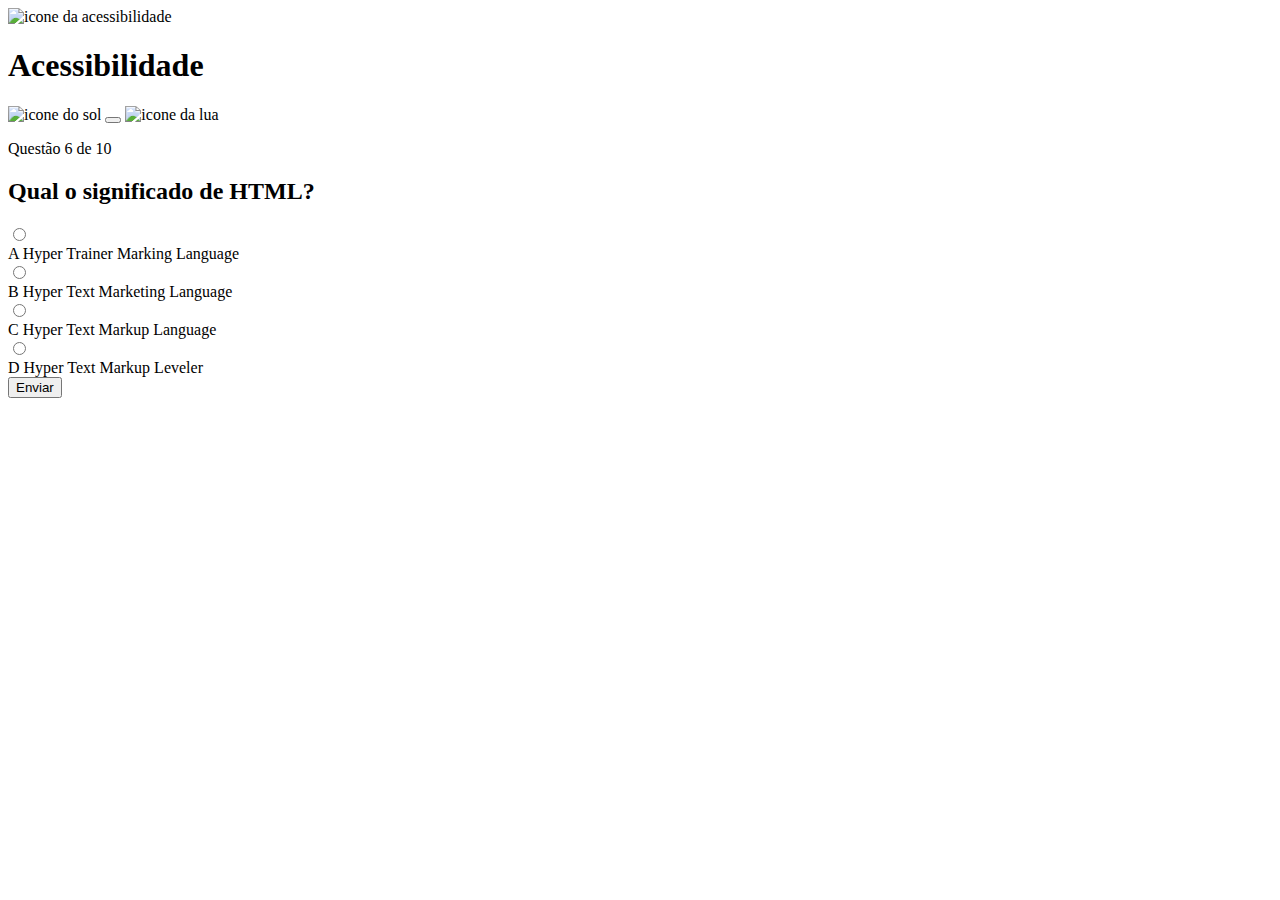
==== pages/quiz/quiz.html @ 7c0ee974 "parte final dos botões das alternativas finalizada e pagina finalizada" ====
<!DOCTYPE html>
<html lang="en">
<head>
    <meta charset="UTF-8">
    <meta name="viewport" content="width=device-width, initial-scale=1.0">
    <title>Quiz App</title>
</head>
<body>
    <header>
        <div class="assunto">
            <div class="assunto_icone">
                <img src="../../assets/images/icon-accessibility.svg" alt="icone da acessibilidade">
            </div>

            <h1>Acessibilidade</h1>
        </div>

        <div class="tema">
            <img src="../../assets/images/icon-sun-dark.svg" alt="icone do sol">

            <button>
                <div></div>
            </button>

            <img src="../../assets/images/icon-moon-dark.svg" alt="icone da lua">
        </div>
    </header>

    <main>
        <section class="pergunta">
            <p>Questão 6 de 10</p>

            <h2>Qual o significado de HTML?</h2>

            <div class="barra_progresso">

            </div>
        </section>

        <section class="alternativas">
            <form action="">
                <label for="alternativa_a">
                    <input type="radio" id="alternativa_a">

                    <div>
                        <span>A</span>
                        Hyper Trainer Marking Language
                    </div>
                </label>

                <label for="alternativa_b">
                    <input type="radio" id="alternativa_b">

                    <div>
                        <span>B</span>
                        Hyper Text Marketing Language
                    </div>
                </label>

                <label for="alternativa_c">
                    <input type="radio" id="alternativa_c">

                    <div>
                        <span>C</span>
                        Hyper Text Markup Language
                    </div>
                </label>

                <label for="alternativa_d">
                    <input type="radio" id="alternativa_d">

                    <div>
                        <span>D</span>
                        Hyper Text Markup Leveler
                    </div>
                </label>
            </form>

            <button>Enviar</button>
        </section>
    </main>
</body>
</html>
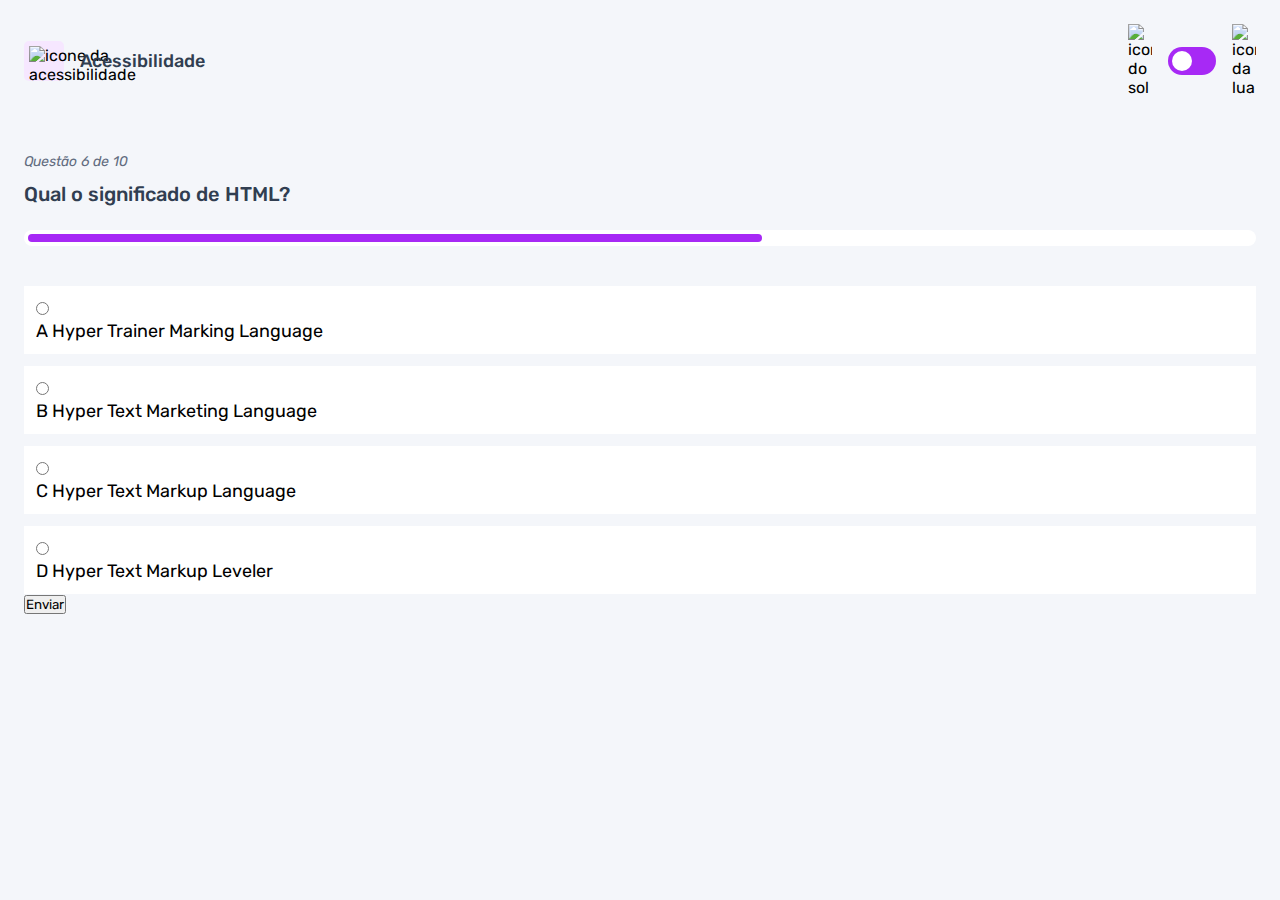
==== commit 5ec1dedc: "estilização da pagina do quiz na metade" ====
--- a/pages/quiz/quiz.html
+++ b/pages/quiz/quiz.html
@@ -3,6 +3,10 @@
 <head>
     <meta charset="UTF-8">
     <meta name="viewport" content="width=device-width, initial-scale=1.0">
+    <link rel="preconnect" href="https://fonts.googleapis.com">
+    <link rel="preconnect" href="https://fonts.gstatic.com" crossorigin>
+    <link href="https://fonts.googleapis.com/css2?family=Rubik:ital,wght@0,300..900;1,300..900&display=swap" rel="stylesheet">
+    <link rel="stylesheet" href="quiz.css">
     <title>Quiz App</title>
 </head>
 <body>
@@ -33,7 +37,7 @@
             <h2>Qual o significado de HTML?</h2>
 
             <div class="barra_progresso">
-
+                <div></div>
             </div>
         </section>
 
--- a/pages/quiz/quiz.css
+++ b/pages/quiz/quiz.css
@@ -0,0 +1,173 @@
+*{
+    margin: 0;
+    padding: 0;
+    box-sizing: border-box;
+    font-family: "Rubik", sans-serif;
+    -webkit-font-smoothing: antialiased;
+}
+
+:root{
+    --bg-color: #f4f6fa;
+    --purple: #a729f5;
+    --primary-text-color: #313e51;
+    --secondary-text-color: #626c7f;
+    --button-bg: #fff;
+    --shadow: 0px 16px 40px 0px rgba(143, 160, 193, 0.14);
+    --bg-html: #fff1e9;
+    --bg-css: #c0fdef;
+    --bg-javascript: #ebf0ff;
+    --bg-acessibilidade: #f6e7ff;
+    ---white: #fff;
+    --bg-mobile: url(../../assets/images/pattern-background-mobile-light.svg);
+    --bg-desktop: url(../../assets/images/pattern-background-desktop-light.svg);
+}
+
+body.escuro {
+    --bg-color: #313e51;
+    --bg-mobile: url(../../assets/images/pattern-background-mobile-dark.svg);
+    --bg-desktop: url(../../assets/images/pattern-background-desktop-dark.svg);
+    --primary-text-color: #fff;
+    --secondary-text-color: #abc1e1;
+    --button-bg: #3b4d66;
+    --shadow: 0px 16px 40px 0px rgba(49, 62, 81, 0.14);
+}
+
+body {
+    height: 100svh;
+    background: var(--bg-mobile) var(--bg-color);
+    background-repeat: no-repeat;
+    background-size: cover;
+}
+
+header {
+    display: flex;
+    justify-content: space-between;
+    padding: 16px 24px;
+}
+
+.assunto {
+    display: flex;
+    align-items: center;
+    gap: 16px;
+}
+
+.assunto_icone {
+    background: var(--bg-acessibilidade);
+    width: 40px;
+    height: 40px;
+    padding: 5px;
+    border-radius: 5px;
+}
+
+.assunto_icone img {
+    width: 100%;
+}
+
+.assunto h1 {
+    font-size: 18px;
+    font-weight: 500;
+    color: var(--primary-text-color);
+}
+
+.tema {
+    padding: 8px 0;
+    display: flex;
+    align-items: center;
+    gap: 8px;
+}
+
+.tema img {
+    width: 16px;
+}
+
+.tema button{
+    height: 20px;
+    width: 32px;
+    background: var(--purple);
+    border: 0;
+    border-radius: 999px;
+    padding: 4px;
+}
+
+.tema button div {
+    background: var(---white);
+    width: 12px;
+    height: 12px;
+    border-radius: 999px;
+}
+
+main {
+    padding: 32px 24px;
+}
+
+.pergunta {
+    margin-bottom: 40px;
+}
+
+.pergunta p {
+    font-style: italic;
+    font-size: 14px;
+    color: var(--secondary-text-color);
+    margin-bottom: 12px;
+}
+
+.pergunta h2 {
+    font-size: 20px;
+    font-weight: 500;
+    color: var(--primary-text-color);
+    line-height: 24px;
+    margin-bottom: 24px;
+}
+
+.barra_progresso {
+    background: var(--button-bg);
+    height: 16px;
+    padding: 4px;
+    border-radius: 999px;
+}
+
+.barra_progresso div {
+    height: 100%;
+    width: 60%;
+    background: var(--purple);
+    border-radius: 999px;
+}
+
+.alternativas form {
+    display: flex;
+    flex-direction: column;
+    gap: 12px;
+}
+
+.alternativas label {
+    display: block;
+    background: var(--button-bg);
+    padding: 12px;
+    font-size: 18px;
+}
+
+.alternativa input {
+    display: none;
+}
+
+
+
+@media(min-width: 1100px) {
+    .tema {
+        gap: 16px;
+    }
+
+    .tema img {
+        width: 24px;
+    }
+
+    .tema button {
+        width: 48px;
+        height: 28px;
+    }
+
+    .tema button div {
+        width: 20px;
+        height: 20px;
+    }
+}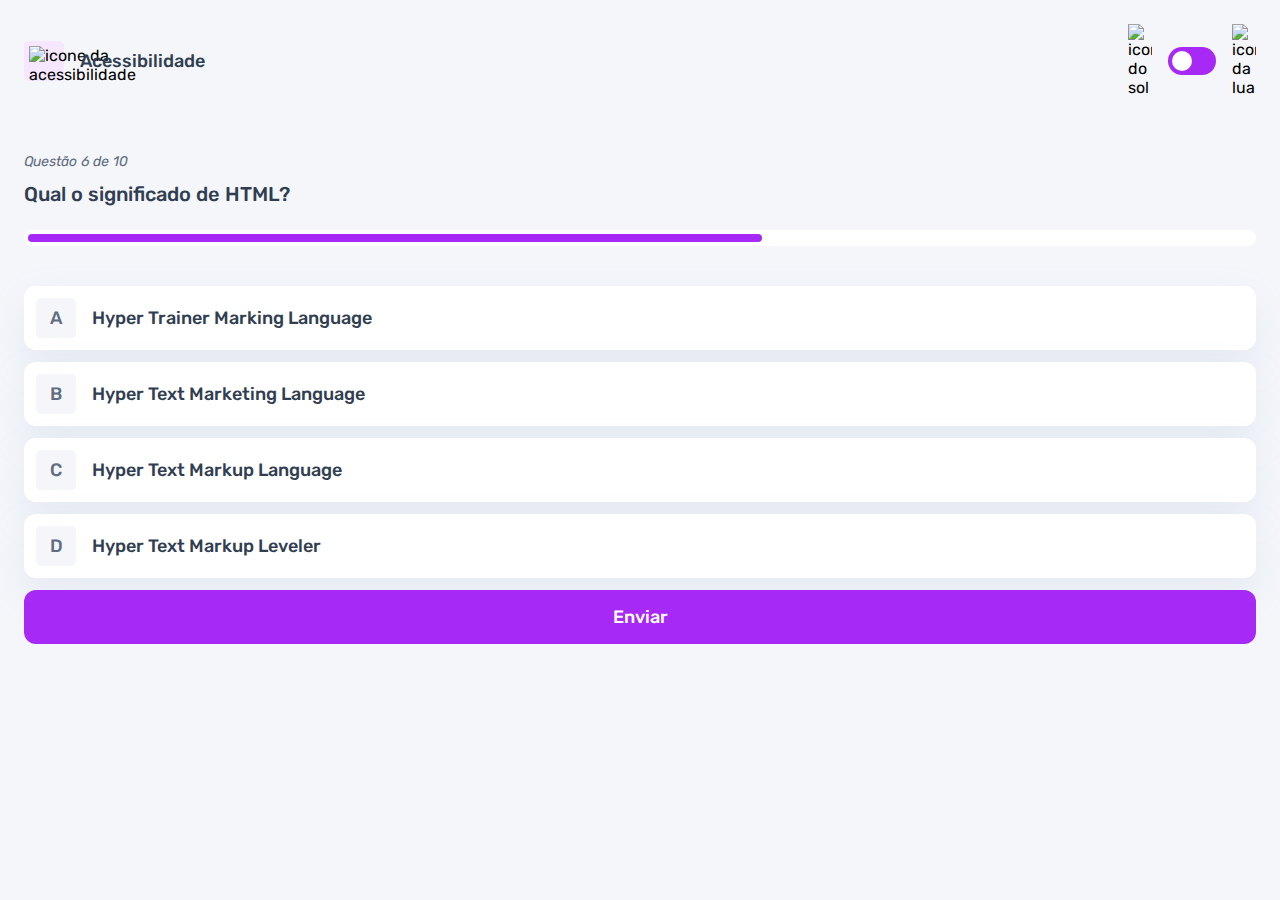
==== commit e94e7af4: "adicionado o efeito de seleção das alternativas" ====
--- a/pages/quiz/quiz.html
+++ b/pages/quiz/quiz.html
@@ -44,7 +44,7 @@
         <section class="alternativas">
             <form action="">
                 <label for="alternativa_a">
-                    <input type="radio" id="alternativa_a">
+                    <input type="radio" id="alternativa_a" name="alternativa">
 
                     <div>
                         <span>A</span>
@@ -53,7 +53,7 @@
                 </label>
 
                 <label for="alternativa_b">
-                    <input type="radio" id="alternativa_b">
+                    <input type="radio" id="alternativa_b" name="alternativa">
 
                     <div>
                         <span>B</span>
@@ -62,7 +62,7 @@
                 </label>
 
                 <label for="alternativa_c">
-                    <input type="radio" id="alternativa_c">
+                    <input type="radio" id="alternativa_c" name="alternativa">
 
                     <div>
                         <span>C</span>
@@ -71,7 +71,7 @@
                 </label>
 
                 <label for="alternativa_d">
-                    <input type="radio" id="alternativa_d">
+                    <input type="radio" id="alternativa_d" name="alternativa">
 
                     <div>
                         <span>D</span>
--- a/pages/quiz/quiz.css
+++ b/pages/quiz/quiz.css
@@ -18,6 +18,8 @@
     --bg-javascript: #ebf0ff;
     --bg-acessibilidade: #f6e7ff;
     ---white: #fff;
+    --green: #26d782;
+    --red: #ee5454;
     --bg-mobile: url(../../assets/images/pattern-background-mobile-light.svg);
     --bg-desktop: url(../../assets/images/pattern-background-desktop-light.svg);
 }
@@ -137,6 +139,7 @@
     display: flex;
     flex-direction: column;
     gap: 12px;
+    margin-bottom: 12px;
 }
 
 .alternativas label {
@@ -144,10 +147,55 @@
     background: var(--button-bg);
     padding: 12px;
     font-size: 18px;
-}
-
-.alternativa input {
+    font-weight: 500;
+    border-radius: 12px;
+    box-shadow: var(--shadow);
+    color: var(--primary-text-color);
+}
+
+.alternativas label:has(input:checked) {
+    outline: 2px solid var(--purple);
+
+    & span {
+        background: var(--purple);
+        color: var(---white);
+    }
+}
+
+.alternativas input {
     display: none;
+}
+
+.alternativas div {
+    display: flex;
+    align-items: center;
+    gap: 16px;
+}
+
+.alternativas div span {
+    display: block;
+    width: 40px;
+    height: 40px;
+    background: var(--bg-color);
+    border-radius: 5px;
+    color: var(--secondary-text-color);
+
+    display: flex;
+    align-items: center;
+    justify-content: center;
+    flex-shrink: 0;
+}
+
+.alternativas button {
+    padding: 16px;
+    border-radius: 12px;
+    border: none;
+    background: var(--purple);
+    color: var(---white);
+    width: 100%;
+
+    font-size: 18px;
+    font-weight: 500;
 }
 
 
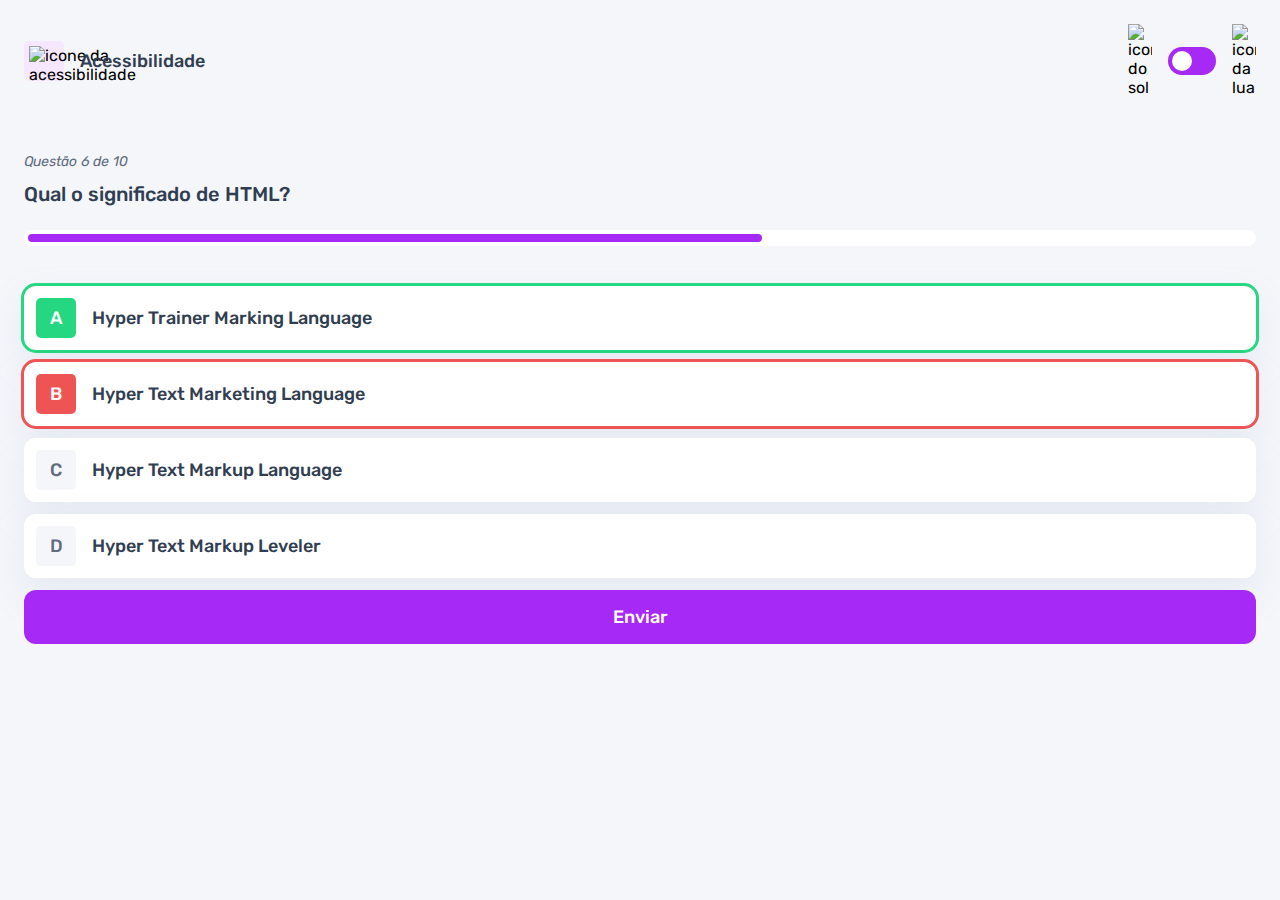
==== commit 1d8f900e: "adicionado o efeito para alternativas corretas e erradas" ====
--- a/pages/quiz/quiz.html
+++ b/pages/quiz/quiz.html
@@ -43,7 +43,7 @@
 
         <section class="alternativas">
             <form action="">
-                <label for="alternativa_a">
+                <label for="alternativa_a" id="correta">
                     <input type="radio" id="alternativa_a" name="alternativa">
 
                     <div>
@@ -52,7 +52,7 @@
                     </div>
                 </label>
 
-                <label for="alternativa_b">
+                <label for="alternativa_b" id="errada">
                     <input type="radio" id="alternativa_b" name="alternativa">
 
                     <div>
--- a/pages/quiz/quiz.css
+++ b/pages/quiz/quiz.css
@@ -162,6 +162,24 @@
     }
 }
 
+.alternativas label#correta {
+    outline: 3px solid var(--green);
+
+    & span {
+        background: var(--green);
+        color: var(---white);
+    }
+}
+
+.alternativas label#errada {
+    outline: 3px solid var(--red);
+
+    & span {
+        background: var(--red);
+        color: var(---white);
+    }
+}
+
 .alternativas input {
     display: none;
 }
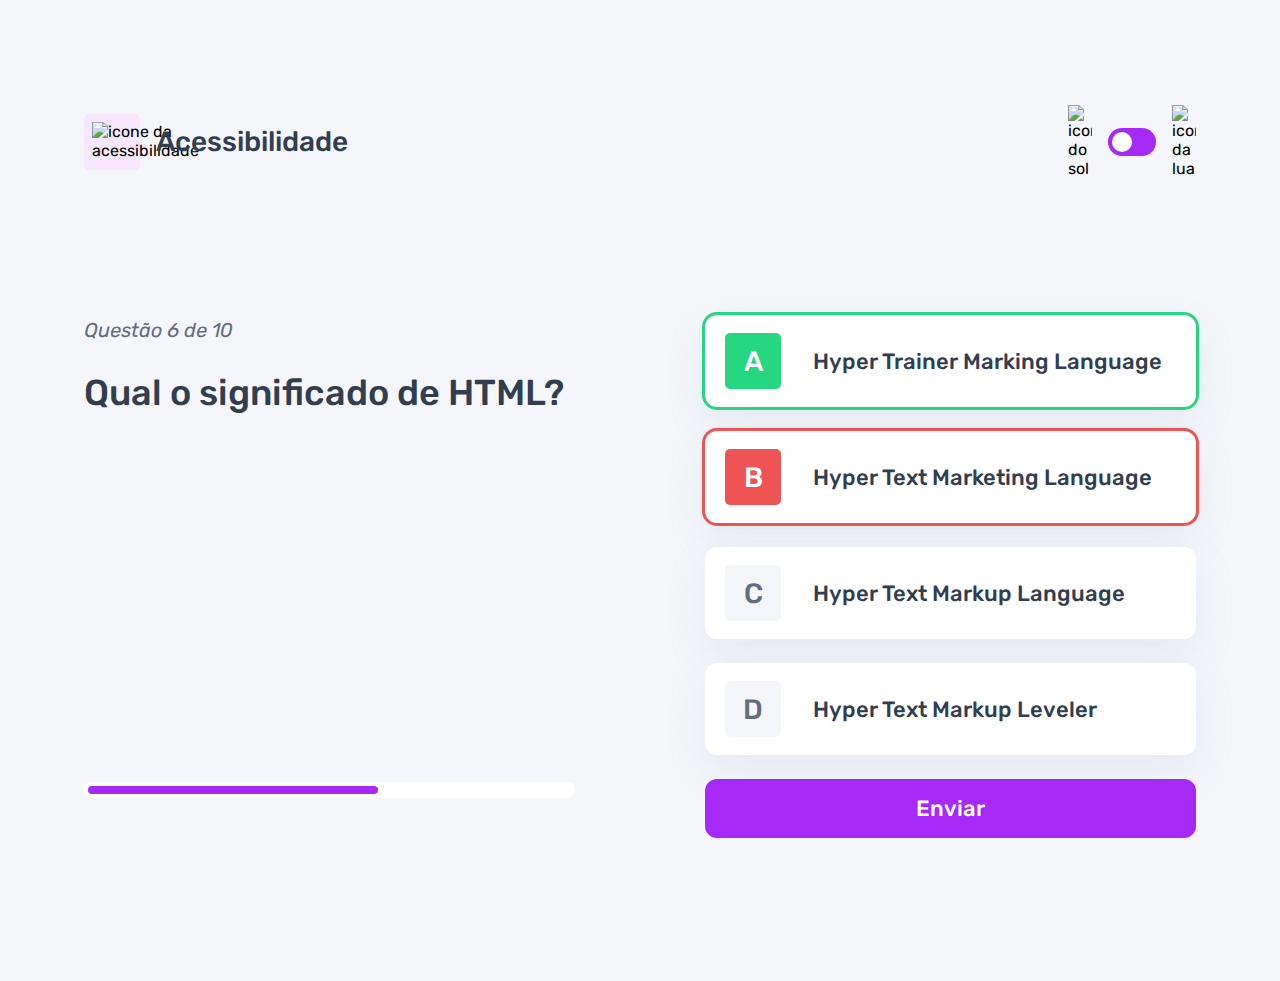
==== commit 035887ea: "adicionada a responsividade  para o desktop" ====
--- a/pages/quiz/quiz.html
+++ b/pages/quiz/quiz.html
@@ -32,9 +32,12 @@
 
     <main>
         <section class="pergunta">
-            <p>Questão 6 de 10</p>
+            <div>
+                <p>Questão 6 de 10</p>
 
-            <h2>Qual o significado de HTML?</h2>
+                <h2>Qual o significado de HTML?</h2>
+            </div>
+
 
             <div class="barra_progresso">
                 <div></div>
--- a/pages/quiz/quiz.css
+++ b/pages/quiz/quiz.css
@@ -219,6 +219,22 @@
 
 
 @media(min-width: 1100px) {
+    header {
+        margin-block: 81px;
+        max-width: 1160px;
+        margin-inline: auto;
+    }
+
+    .assunto_icone {
+        width: 56px;
+        height: 56px;
+        padding: 8px;
+    }
+
+    .assunto h1 {
+        font-size: 28px;
+    }
+
     .tema {
         gap: 16px;
     }
@@ -236,4 +252,57 @@
         width: 20px;
         height: 20px;
     }
+
+    main {
+        max-width: 1160px;
+        margin-inline: auto;
+
+        display: flex;
+        gap: 130px;
+    }
+
+    section {
+        width: 100%;
+    }
+
+    .pergunta {
+        display: flex;
+        flex-direction: column;
+        justify-content: space-between;
+    }
+
+    .pergunta p {
+        font-size: 20px;
+        line-height: 30px;
+        margin-bottom: 27px;
+    }
+
+    .pergunta h2 {
+        font-size: 36px;
+        line-height: 42px;
+    }
+
+    .alternativas form {
+        gap: 24px;
+        margin-bottom: 24px;
+    }
+
+    .alternativas label {
+        font-size: 22px;
+        padding: 18px 20px;
+    }
+
+    .alternativas div {
+        gap: 32px;
+    }
+
+    .alternativas div span {
+        width: 56px;
+        height: 56px;
+        font-size: 28px;
+    }
+
+    .alternativas button {
+        font-size: 22px;
+    }
 }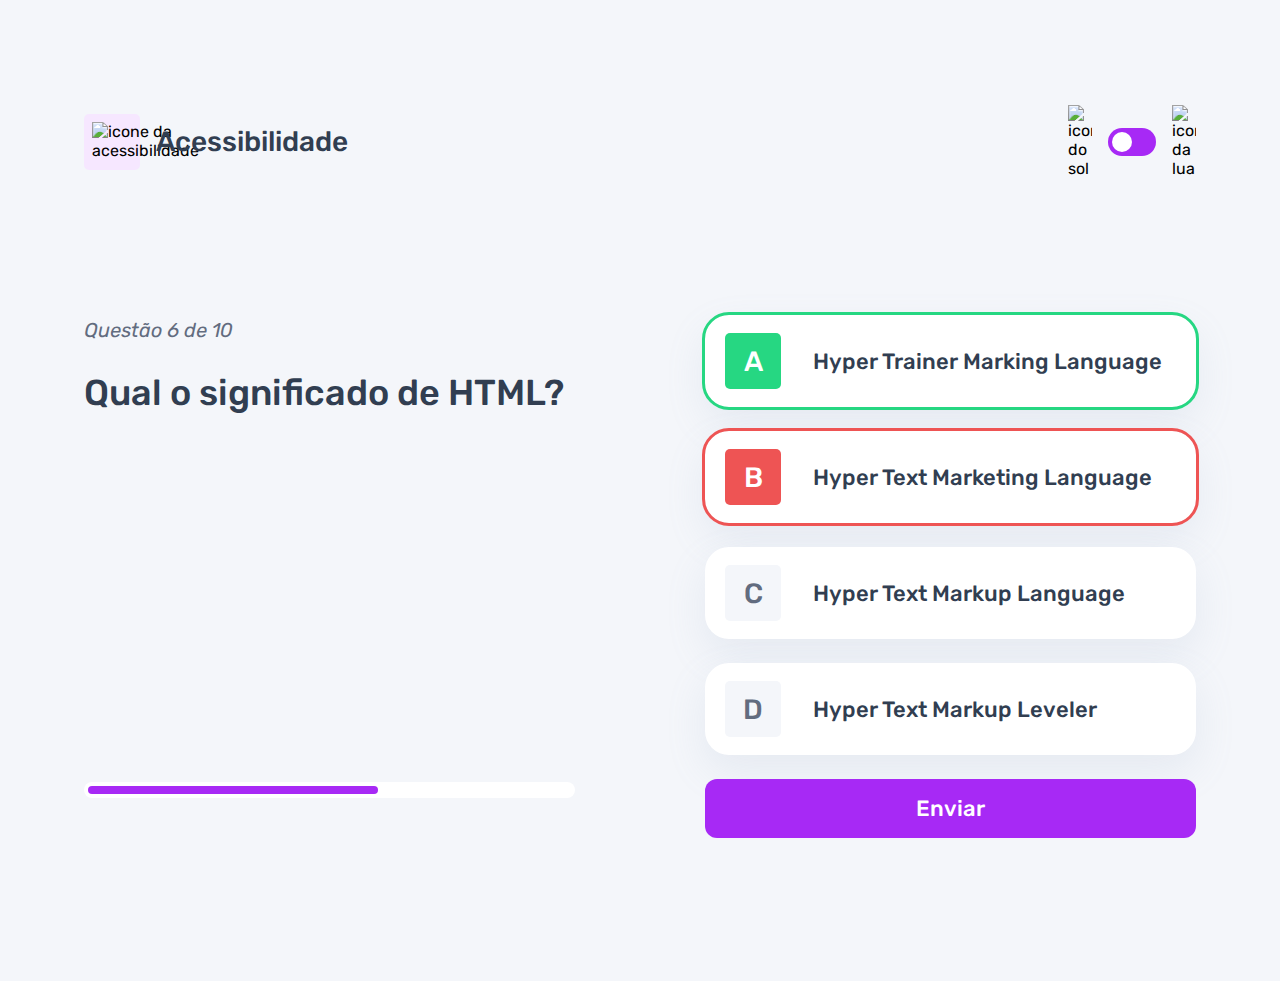
==== commit b3fcc25b: "adição do javaScript do quiz.html para trocar o tema" ====
--- a/pages/quiz/quiz.html
+++ b/pages/quiz/quiz.html
@@ -7,6 +7,7 @@
     <link rel="preconnect" href="https://fonts.gstatic.com" crossorigin>
     <link href="https://fonts.googleapis.com/css2?family=Rubik:ital,wght@0,300..900;1,300..900&display=swap" rel="stylesheet">
     <link rel="stylesheet" href="quiz.css">
+    <script src="./quiz.js" type="module" defer></script>
     <title>Quiz App</title>
 </head>
 <body>
--- a/pages/quiz/quiz.css
+++ b/pages/quiz/quiz.css
@@ -8,7 +8,10 @@
 
 :root{
     --bg-color: #f4f6fa;
+    --bg-span: #f4f6fa;
+    --color-span: #626c7f;
     --purple: #a729f5;
+    --purple-hover: rgb(167, 41, 245, 0.7);
     --primary-text-color: #313e51;
     --secondary-text-color: #626c7f;
     --button-bg: #fff;
@@ -26,6 +29,7 @@
 
 body.escuro {
     --bg-color: #313e51;
+    --color-span: #313e51;
     --bg-mobile: url(../../assets/images/pattern-background-mobile-dark.svg);
     --bg-desktop: url(../../assets/images/pattern-background-desktop-dark.svg);
     --primary-text-color: #fff;
@@ -89,6 +93,8 @@
     border: 0;
     border-radius: 999px;
     padding: 4px;
+    display: flex;
+    cursor: pointer;
 }
 
 .tema button div {
@@ -151,6 +157,14 @@
     border-radius: 12px;
     box-shadow: var(--shadow);
     color: var(--primary-text-color);
+    cursor: pointer;
+}
+
+.alternativas label:hover {
+    & span {
+        color: var(--bg-acessibilidade);
+        color: var(--purple);
+    }
 }
 
 .alternativas label:has(input:checked) {
@@ -194,9 +208,9 @@
     display: block;
     width: 40px;
     height: 40px;
-    background: var(--bg-color);
+    background: var(--bg-span);
     border-radius: 5px;
-    color: var(--secondary-text-color);
+    color: var(--color-span);
 
     display: flex;
     align-items: center;
@@ -214,11 +228,20 @@
 
     font-size: 18px;
     font-weight: 500;
-}
-
-
+    transition: background 0.3s;
+}
+
+.alternativas button:hover {
+    background: var(--purple-hover);
+    cursor: pointer;
+}
 
 @media(min-width: 1100px) {
+    body {
+        background: var(--bg-desktop) var(--bg-color);
+        background-size: cover;
+        background-repeat: no-repeat;
+    }
     header {
         margin-block: 81px;
         max-width: 1160px;
@@ -290,6 +313,7 @@
     .alternativas label {
         font-size: 22px;
         padding: 18px 20px;
+        border-radius: 24px;
     }
 
     .alternativas div {
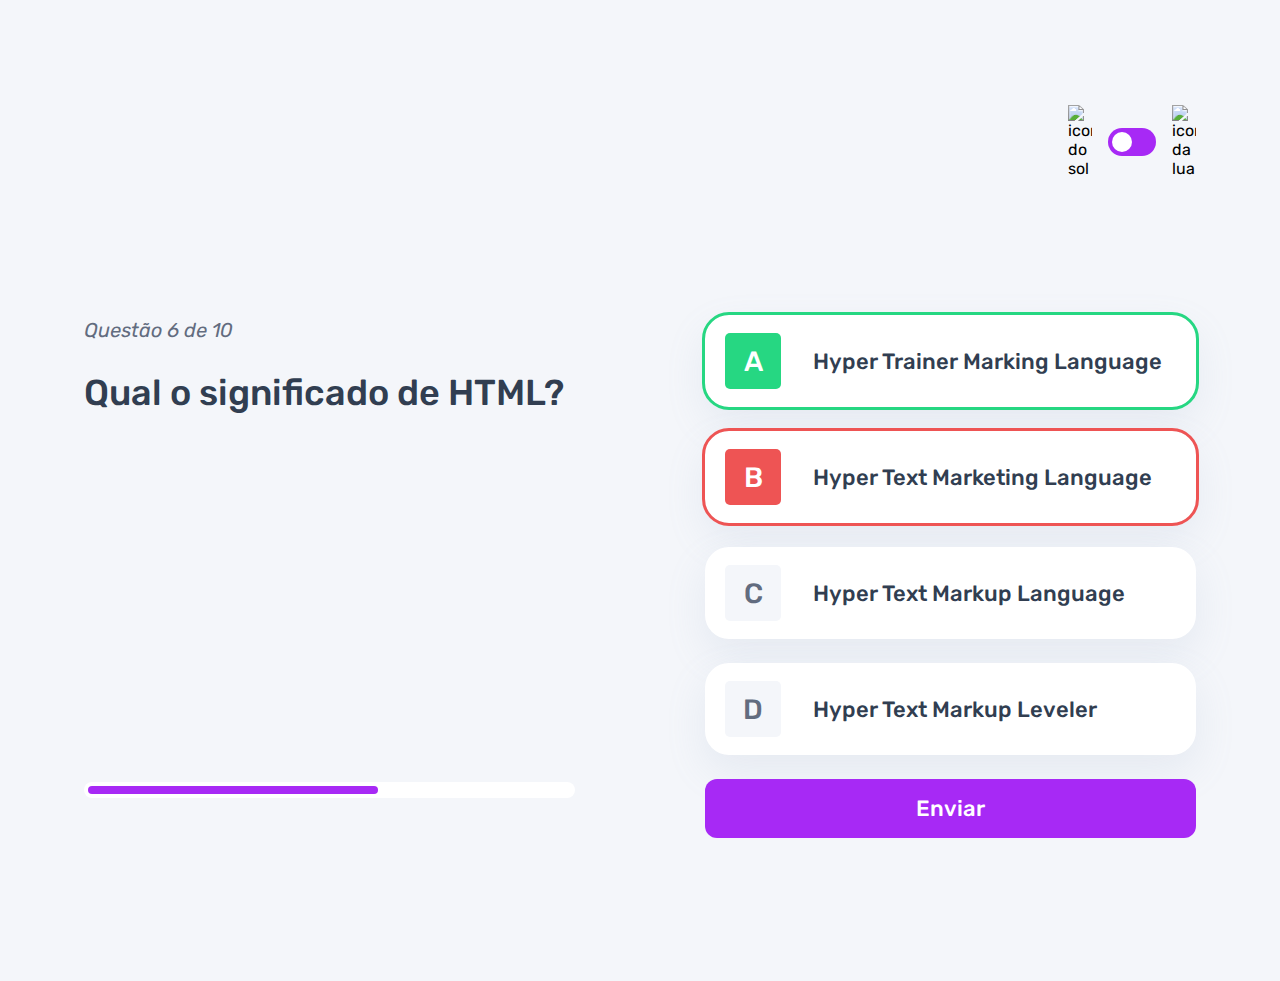
==== commit eaab02a0: "alteração dinamica do assunto da página" ====
--- a/pages/quiz/quiz.html
+++ b/pages/quiz/quiz.html
@@ -14,10 +14,10 @@
     <header>
         <div class="assunto">
             <div class="assunto_icone">
-                <img src="../../assets/images/icon-accessibility.svg" alt="icone da acessibilidade">
+                <img src="" alt="">
             </div>
 
-            <h1>Acessibilidade</h1>
+            <h1></h1>
         </div>
 
         <div class="tema">
--- a/pages/quiz/quiz.css
+++ b/pages/quiz/quiz.css
@@ -58,11 +58,26 @@
 }
 
 .assunto_icone {
-    background: var(--bg-acessibilidade);
     width: 40px;
     height: 40px;
     padding: 5px;
     border-radius: 5px;
+}
+
+.assunto_icone.html {
+    background: var(--bg-html);
+}
+
+.assunto_icone.css {
+    background: var(--bg-css);
+}
+
+.assunto_icone.javascript {
+    background: var(--bg-javascript);
+}
+
+.assunto_icone.acessibilidade {
+    background: var(--bg-acessibilidade);
 }
 
 .assunto_icone img {
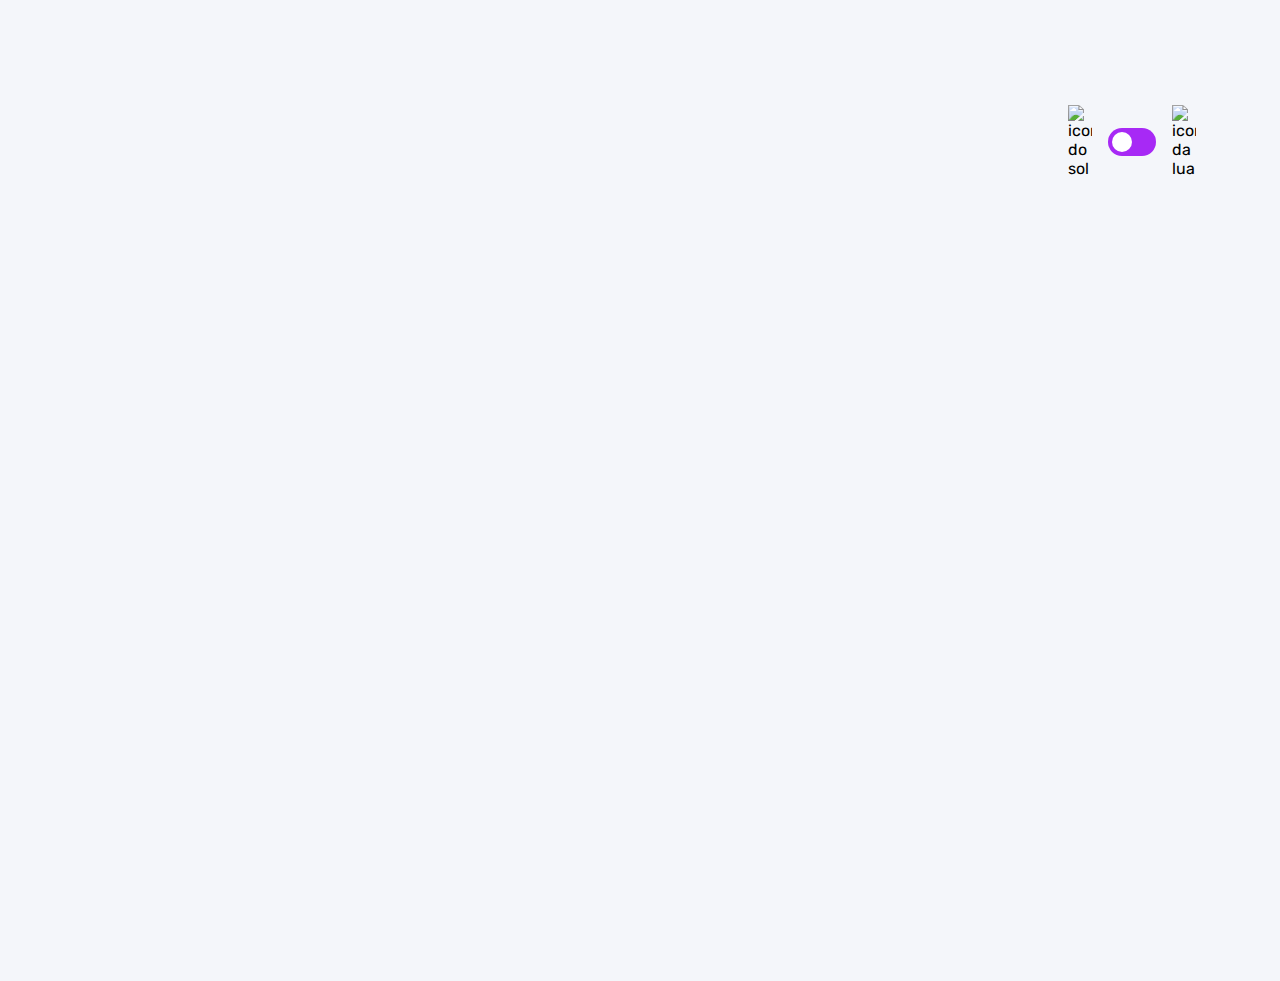
==== commit f3444c1b: "adicionadas as funções de buscar as perguntas e montar as perguntas no html" ====
--- a/pages/quiz/quiz.html
+++ b/pages/quiz/quiz.html
@@ -32,60 +32,7 @@
     </header>
 
     <main>
-        <section class="pergunta">
-            <div>
-                <p>Questão 6 de 10</p>
-
-                <h2>Qual o significado de HTML?</h2>
-            </div>
-
-
-            <div class="barra_progresso">
-                <div></div>
-            </div>
-        </section>
-
-        <section class="alternativas">
-            <form action="">
-                <label for="alternativa_a" id="correta">
-                    <input type="radio" id="alternativa_a" name="alternativa">
-
-                    <div>
-                        <span>A</span>
-                        Hyper Trainer Marking Language
-                    </div>
-                </label>
-
-                <label for="alternativa_b" id="errada">
-                    <input type="radio" id="alternativa_b" name="alternativa">
-
-                    <div>
-                        <span>B</span>
-                        Hyper Text Marketing Language
-                    </div>
-                </label>
-
-                <label for="alternativa_c">
-                    <input type="radio" id="alternativa_c" name="alternativa">
-
-                    <div>
-                        <span>C</span>
-                        Hyper Text Markup Language
-                    </div>
-                </label>
-
-                <label for="alternativa_d">
-                    <input type="radio" id="alternativa_d" name="alternativa">
-
-                    <div>
-                        <span>D</span>
-                        Hyper Text Markup Leveler
-                    </div>
-                </label>
-            </form>
-
-            <button>Enviar</button>
-        </section>
+       
     </main>
 </body>
 </html>--- a/pages/quiz/quiz.css
+++ b/pages/quiz/quiz.css
@@ -151,7 +151,6 @@
 
 .barra_progresso div {
     height: 100%;
-    width: 60%;
     background: var(--purple);
     border-radius: 999px;
 }
